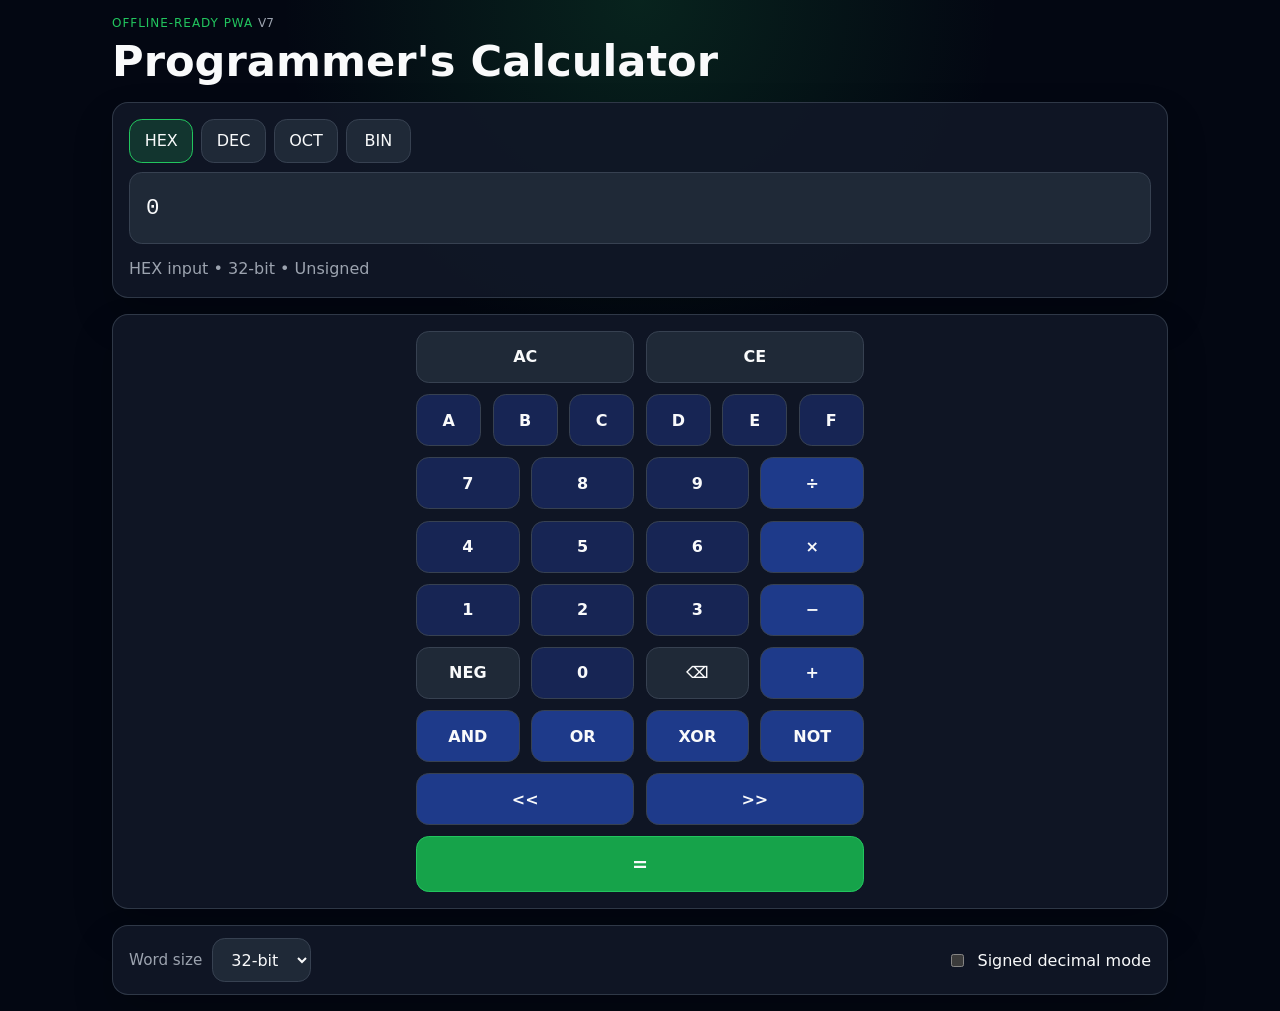
==== index.html @ f5ea53bc "Show app version in the header, unify version numbering Adds a visible "v7" badge next to the header" ====
<!DOCTYPE html>
<html lang="en">
<head>
  <meta charset="UTF-8">
  <meta name="viewport" content="width=device-width, initial-scale=1.0">
  <meta name="theme-color" content="#111827">
  <link rel="manifest" href="manifest.webmanifest">
  <link rel="icon" href="icons/icon-192.svg" type="image/svg+xml">
  <link rel="apple-touch-icon" href="icons/apple-touch-icon.png">
  <title>Programmer's Calculator</title>
  <link rel="stylesheet" href="styles.css?v=7">
</head>
<body>
  <main class="app-shell">
    <header class="app-header">
      <div>
        <p class="eyebrow">Offline-ready PWA <span class="version-tag">v7</span></p>
        <h1>Programmer's Calculator</h1>
      </div>
      <button id="install-button" class="ghost-button hidden" type="button">Install</button>
    </header>

    <section class="panel display-panel" aria-label="Value display">
      <div class="value-card">
        <div class="value-header">
          <div class="segmented" id="base-selector" role="tablist" aria-label="Select base">
            <button type="button" class="segment is-active" data-base="hex" role="tab" aria-selected="true">HEX</button>
            <button type="button" class="segment" data-base="dec" role="tab" aria-selected="false">DEC</button>
            <button type="button" class="segment" data-base="oct" role="tab" aria-selected="false">OCT</button>
            <button type="button" class="segment" data-base="bin" role="tab" aria-selected="false">BIN</button>
          </div>
        </div>
        <input id="value-display" inputmode="text" autocomplete="off" spellcheck="false" aria-label="Current value">
      </div>
      <p id="status-line" class="status-line" aria-live="polite"></p>
    </section>

    <section class="panel keypad-panel" aria-label="Calculator keypad">
      <div class="keypad-grid">
        <div class="keypad-row keypad-utilities">
          <button type="button" class="key utility" data-action="clear-all">AC</button>
          <button type="button" class="key utility" data-action="clear-entry">CE</button>
        </div>

        <div class="keypad-row keypad-hex" aria-label="Hex digit keys">
          <button type="button" class="key digit" data-digit="A">A</button>
          <button type="button" class="key digit" data-digit="B">B</button>
          <button type="button" class="key digit" data-digit="C">C</button>
          <button type="button" class="key digit" data-digit="D">D</button>
          <button type="button" class="key digit" data-digit="E">E</button>
          <button type="button" class="key digit" data-digit="F">F</button>
        </div>

        <div class="keypad-main" aria-label="Digits and basic operators">
          <button type="button" class="key digit" data-digit="7">7</button>
          <button type="button" class="key digit" data-digit="8">8</button>
          <button type="button" class="key digit" data-digit="9">9</button>
          <button type="button" class="key operator" data-op="div">÷</button>

          <button type="button" class="key digit" data-digit="4">4</button>
          <button type="button" class="key digit" data-digit="5">5</button>
          <button type="button" class="key digit" data-digit="6">6</button>
          <button type="button" class="key operator" data-op="mul">×</button>

          <button type="button" class="key digit" data-digit="1">1</button>
          <button type="button" class="key digit" data-digit="2">2</button>
          <button type="button" class="key digit" data-digit="3">3</button>
          <button type="button" class="key operator" data-op="sub">−</button>

          <button type="button" class="key utility" data-action="negate">NEG</button>
          <button type="button" class="key digit" data-digit="0">0</button>
          <button type="button" class="key utility" data-action="backspace">⌫</button>
          <button type="button" class="key operator" data-op="add">+</button>
        </div>

        <div class="keypad-row keypad-bitwise" aria-label="Bitwise operators">
          <button type="button" class="key operator" data-op="and">AND</button>
          <button type="button" class="key operator" data-op="or">OR</button>
          <button type="button" class="key operator" data-op="xor">XOR</button>
          <button type="button" class="key operator" data-action="not">NOT</button>
        </div>

        <div class="keypad-row keypad-shift" aria-label="Shift operators">
          <button type="button" class="key operator" data-op="shl">&lt;&lt;</button>
          <button type="button" class="key operator" data-op="shr">&gt;&gt;</button>
        </div>

        <button type="button" class="key equals" data-action="equals">=</button>
      </div>
    </section>

    <section class="panel controls-panel" aria-label="Calculator settings">
      <div class="control-group">
        <label class="control-label" for="word-size">Word size</label>
        <select id="word-size">
          <option value="8">8-bit</option>
          <option value="16">16-bit</option>
          <option value="32" selected>32-bit</option>
          <option value="64">64-bit</option>
        </select>
      </div>

      <label class="toggle">
        <input id="signed-mode" type="checkbox">
        <span>Signed decimal mode</span>
      </label>
    </section>
  </main>

  <script src="app.js?v=7"></script>
</body>
</html>
---- styles.css ----
:root {
  color-scheme: dark;
  --bg: #030712;
  --panel: #111827;
  --panel-alt: #1f2937;
  --border: #374151;
  --text: #f9fafb;
  --muted: #9ca3af;
  --accent: #22c55e;
  --accent-strong: #16a34a;
  --danger: #f87171;
  font-family: Inter, system-ui, -apple-system, BlinkMacSystemFont, "Segoe UI", sans-serif;
}

* {
  box-sizing: border-box;
}

body {
  margin: 0;
  min-height: 100vh;
  background:
    radial-gradient(circle at top, rgba(34, 197, 94, 0.15), transparent 30%),
    var(--bg);
  color: var(--text);
}

button,
input,
select {
  font: inherit;
}

.app-shell {
  width: min(100%, 68rem);
  margin: 0 auto;
  padding: 1rem;
}

.app-header {
  display: flex;
  align-items: start;
  justify-content: space-between;
  gap: 1rem;
  margin-bottom: 1rem;
}

.eyebrow {
  margin: 0 0 0.35rem;
  color: var(--accent);
  text-transform: uppercase;
  letter-spacing: 0.08em;
  font-size: 0.75rem;
}

.version-tag {
  color: var(--muted);
  letter-spacing: normal;
}

h1 {
  margin: 0;
  font-size: clamp(1.8rem, 4vw, 2.7rem);
}

.panel {
  background: rgba(17, 24, 39, 0.9);
  border: 1px solid rgba(55, 65, 81, 0.8);
  border-radius: 1rem;
  padding: 1rem;
  box-shadow: 0 20px 40px rgba(0, 0, 0, 0.2);
}

.controls-panel {
  display: flex;
  flex-wrap: wrap;
  align-items: center;
  justify-content: space-between;
  gap: 0.75rem 1.5rem;
  margin-top: 1rem;
  padding: 0.75rem 1rem;
}

.control-group {
  display: flex;
  align-items: center;
  gap: 0.6rem;
}

.control-label {
  color: var(--muted);
  font-size: 0.95rem;
}

.segmented {
  display: inline-grid;
  grid-template-columns: repeat(4, minmax(0, 1fr));
  gap: 0.5rem;
}

.segment,
.ghost-button,
.key,
select,
.value-card input {
  border: 1px solid var(--border);
  border-radius: 0.8rem;
  background: var(--panel-alt);
  color: var(--text);
}

.segment,
.ghost-button,
.key {
  cursor: pointer;
  touch-action: manipulation;
  -webkit-tap-highlight-color: transparent;
}

.segment,
.ghost-button,
select {
  min-height: 2.75rem;
  padding: 0.65rem 0.9rem;
}

.segment.is-active {
  border-color: var(--accent);
  background: rgba(34, 197, 94, 0.18);
}

.toggle {
  display: flex;
  align-items: center;
  gap: 0.65rem;
}

.display-panel {
  margin-bottom: 1rem;
}

.value-card {
  display: grid;
  gap: 0.6rem;
}

.value-header {
  display: flex;
  justify-content: flex-start;
}

.value-card input {
  width: 100%;
  min-height: 4.5rem;
  padding: 0.8rem 1rem;
  font-family: "JetBrains Mono", "Fira Code", monospace;
  font-size: 1.4rem;
  overflow-x: auto;
}

.value-card input:focus,
select:focus,
.segment:focus-visible,
.ghost-button:focus-visible,
.key:focus-visible {
  outline: 2px solid rgba(34, 197, 94, 0.45);
  outline-offset: 2px;
}

.status-line {
  margin: 0.9rem 0 0;
  min-height: 1.4rem;
  color: var(--muted);
}

.status-line.is-error {
  color: var(--danger);
}

.keypad-grid {
  display: grid;
  gap: 0.7rem;
  max-width: 28rem;
  margin: 0 auto;
}

.keypad-row,
.keypad-main {
  display: grid;
  gap: 0.7rem;
}

.keypad-utilities {
  grid-template-columns: repeat(2, minmax(0, 1fr));
}

.keypad-hex {
  grid-template-columns: repeat(6, minmax(0, 1fr));
}

.keypad-main {
  grid-template-columns: repeat(4, minmax(0, 1fr));
}

.keypad-bitwise {
  grid-template-columns: repeat(4, minmax(0, 1fr));
}

.keypad-shift {
  grid-template-columns: repeat(2, minmax(0, 1fr));
}

.key {
  min-height: 3.25rem;
  padding: 0.9rem;
  font-weight: 600;
}

.digit {
  background: #172554;
}

.operator {
  background: #1e3a8a;
}

.utility,
.ghost-button {
  background: #1f2937;
}

.key.equals {
  width: 100%;
  min-height: 3.5rem;
  font-size: 1.2rem;
  background: var(--accent-strong);
  border-color: var(--accent);
}

.key:hover,
.segment:hover,
.ghost-button:hover {
  border-color: #6b7280;
}

.key:disabled {
  opacity: 0.38;
  cursor: not-allowed;
}

.hidden {
  display: none;
}
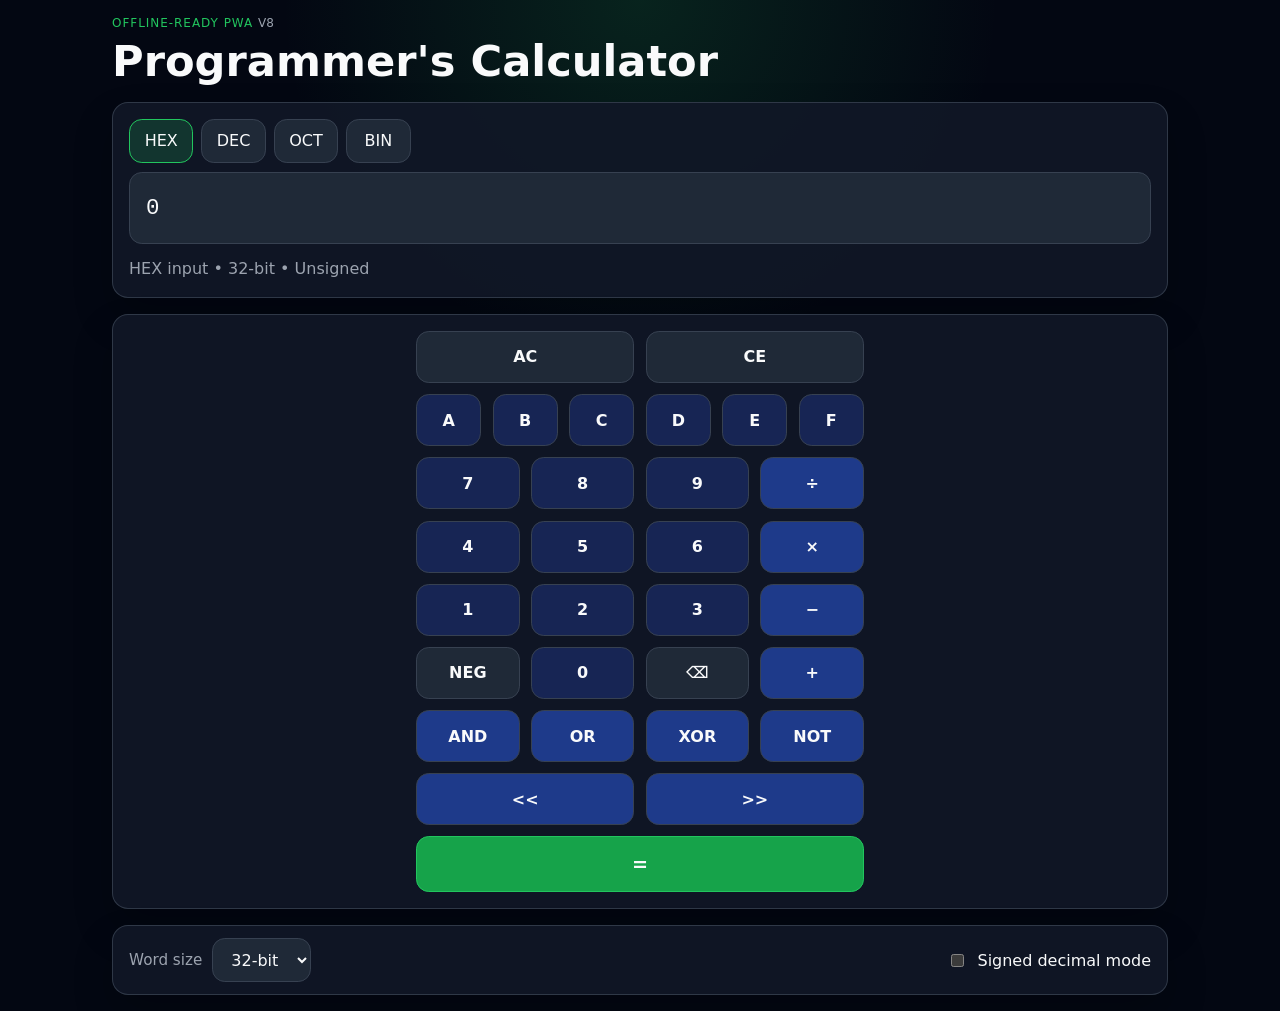
==== commit e7c6f5be: "Respond to keypad taps on pointerdown instead of click Even with touch-action: manipulation, iOS Saf" ====
--- a/index.html
+++ b/index.html
@@ -8,13 +8,13 @@
   <link rel="icon" href="icons/icon-192.svg" type="image/svg+xml">
   <link rel="apple-touch-icon" href="icons/apple-touch-icon.png">
   <title>Programmer's Calculator</title>
-  <link rel="stylesheet" href="styles.css?v=7">
+  <link rel="stylesheet" href="styles.css?v=8">
 </head>
 <body>
   <main class="app-shell">
     <header class="app-header">
       <div>
-        <p class="eyebrow">Offline-ready PWA <span class="version-tag">v7</span></p>
+        <p class="eyebrow">Offline-ready PWA <span class="version-tag">v8</span></p>
         <h1>Programmer's Calculator</h1>
       </div>
       <button id="install-button" class="ghost-button hidden" type="button">Install</button>
@@ -107,6 +107,6 @@
     </section>
   </main>
 
-  <script src="app.js?v=7"></script>
+  <script src="app.js?v=8"></script>
 </body>
 </html>
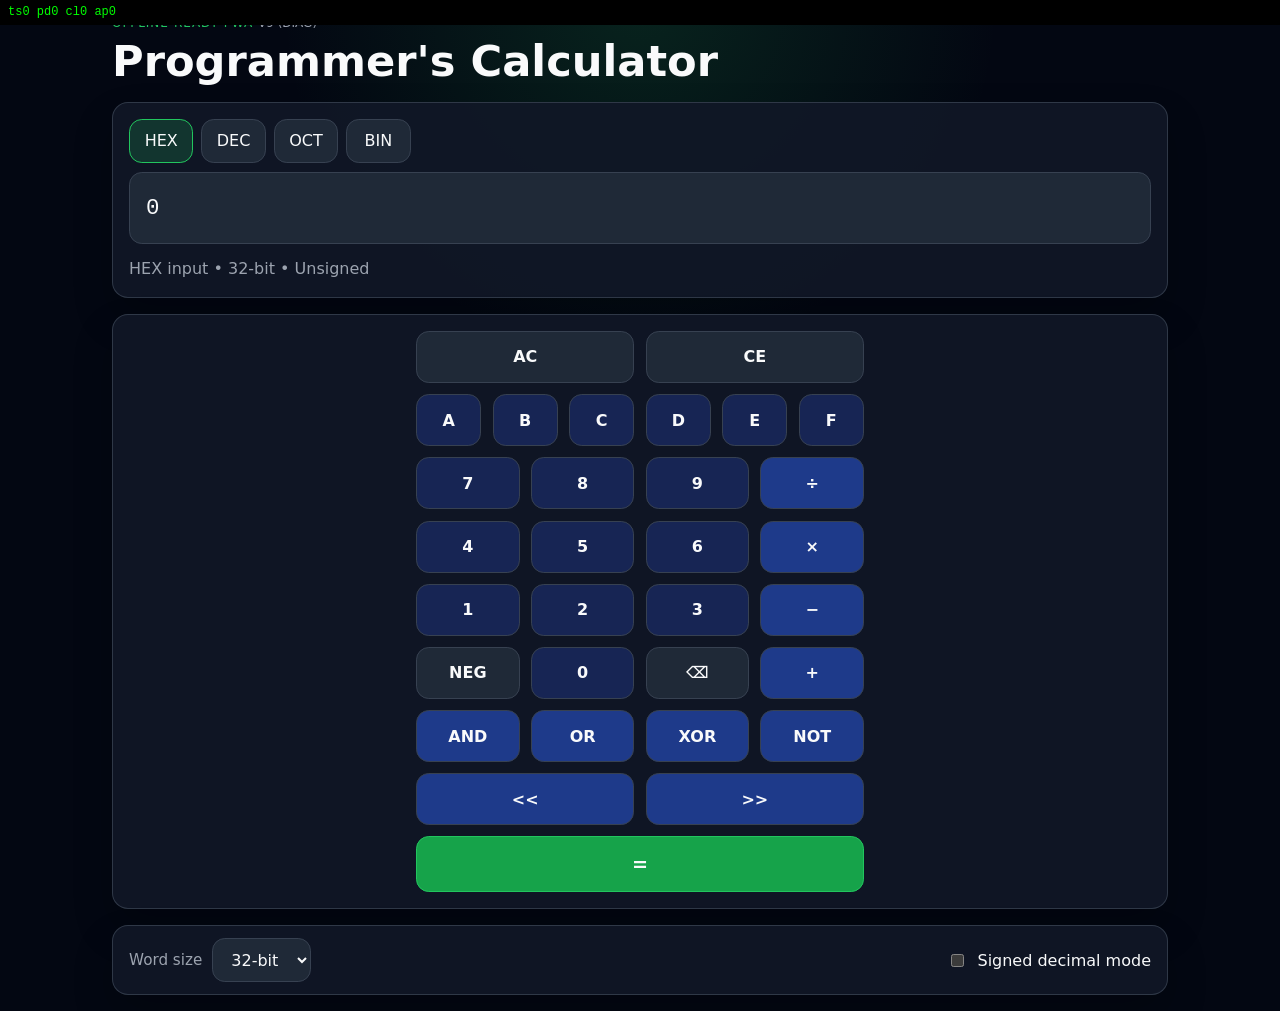
==== commit 85bc29c7: "Add temporary on-screen diagnostics for iOS rapid-tap issue Overlay bar counts touchstart/pointerdow" ====
--- a/index.html
+++ b/index.html
@@ -8,13 +8,13 @@
   <link rel="icon" href="icons/icon-192.svg" type="image/svg+xml">
   <link rel="apple-touch-icon" href="icons/apple-touch-icon.png">
   <title>Programmer's Calculator</title>
-  <link rel="stylesheet" href="styles.css?v=8">
+  <link rel="stylesheet" href="styles.css?v=9">
 </head>
 <body>
   <main class="app-shell">
     <header class="app-header">
       <div>
-        <p class="eyebrow">Offline-ready PWA <span class="version-tag">v8</span></p>
+        <p class="eyebrow">Offline-ready PWA <span class="version-tag">v9 (diag)</span></p>
         <h1>Programmer's Calculator</h1>
       </div>
       <button id="install-button" class="ghost-button hidden" type="button">Install</button>
@@ -107,6 +107,6 @@
     </section>
   </main>
 
-  <script src="app.js?v=8"></script>
+  <script src="app.js?v=9"></script>
 </body>
 </html>
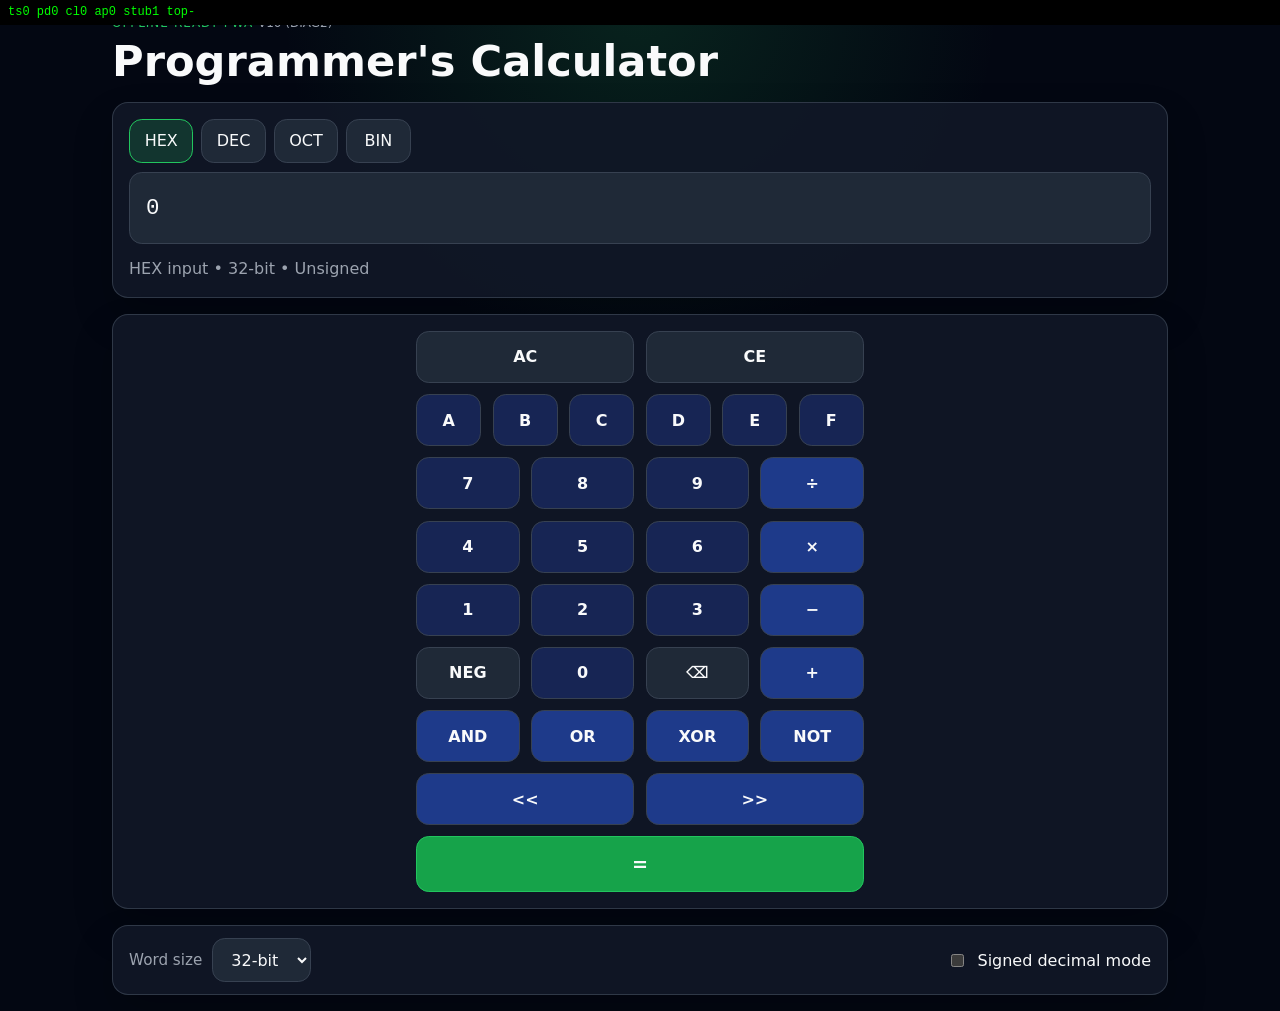
==== commit 9fa2b433: "Extend diagnostics: stub appendDigit and track keypad layout shift Native Calculator handles rapid t" ====
--- a/index.html
+++ b/index.html
@@ -8,13 +8,13 @@
   <link rel="icon" href="icons/icon-192.svg" type="image/svg+xml">
   <link rel="apple-touch-icon" href="icons/apple-touch-icon.png">
   <title>Programmer's Calculator</title>
-  <link rel="stylesheet" href="styles.css?v=9">
+  <link rel="stylesheet" href="styles.css?v=10">
 </head>
 <body>
   <main class="app-shell">
     <header class="app-header">
       <div>
-        <p class="eyebrow">Offline-ready PWA <span class="version-tag">v9 (diag)</span></p>
+        <p class="eyebrow">Offline-ready PWA <span class="version-tag">v10 (diag2)</span></p>
         <h1>Programmer's Calculator</h1>
       </div>
       <button id="install-button" class="ghost-button hidden" type="button">Install</button>
@@ -107,6 +107,6 @@
     </section>
   </main>
 
-  <script src="app.js?v=9"></script>
+  <script src="app.js?v=10"></script>
 </body>
 </html>
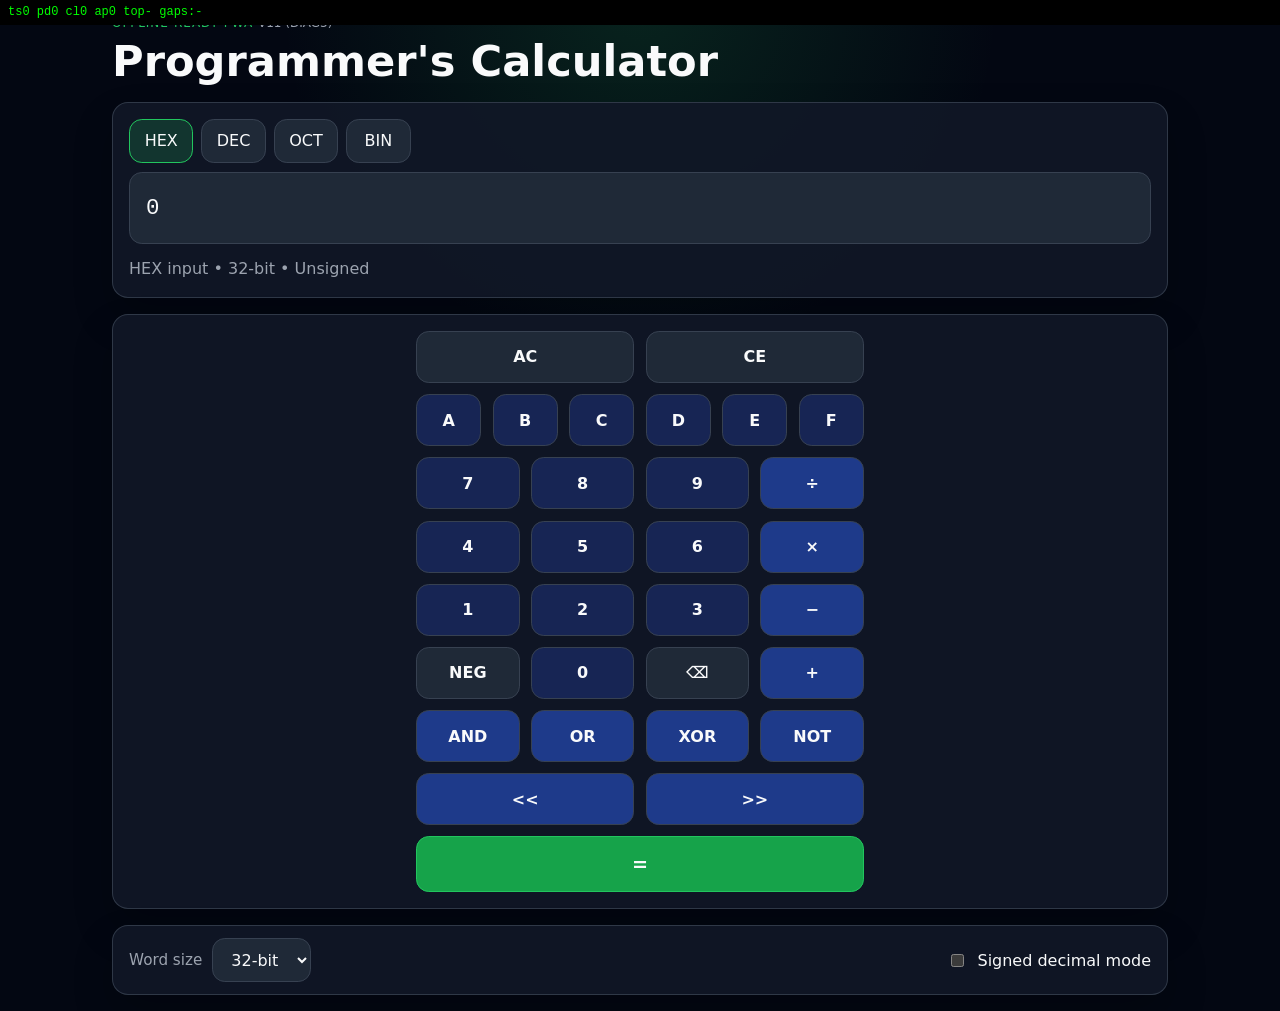
==== commit 5ac14755: "Un-stub appendDigit and add gap-timing stats to the main diag build The stub reading (ts5 pd5 cl5 ap" ====
--- a/index.html
+++ b/index.html
@@ -8,13 +8,13 @@
   <link rel="icon" href="icons/icon-192.svg" type="image/svg+xml">
   <link rel="apple-touch-icon" href="icons/apple-touch-icon.png">
   <title>Programmer's Calculator</title>
-  <link rel="stylesheet" href="styles.css?v=10">
+  <link rel="stylesheet" href="styles.css?v=11">
 </head>
 <body>
   <main class="app-shell">
     <header class="app-header">
       <div>
-        <p class="eyebrow">Offline-ready PWA <span class="version-tag">v10 (diag2)</span></p>
+        <p class="eyebrow">Offline-ready PWA <span class="version-tag">v11 (diag3)</span></p>
         <h1>Programmer's Calculator</h1>
       </div>
       <button id="install-button" class="ghost-button hidden" type="button">Install</button>
@@ -107,6 +107,6 @@
     </section>
   </main>
 
-  <script src="app.js?v=10"></script>
+  <script src="app.js?v=11"></script>
 </body>
 </html>
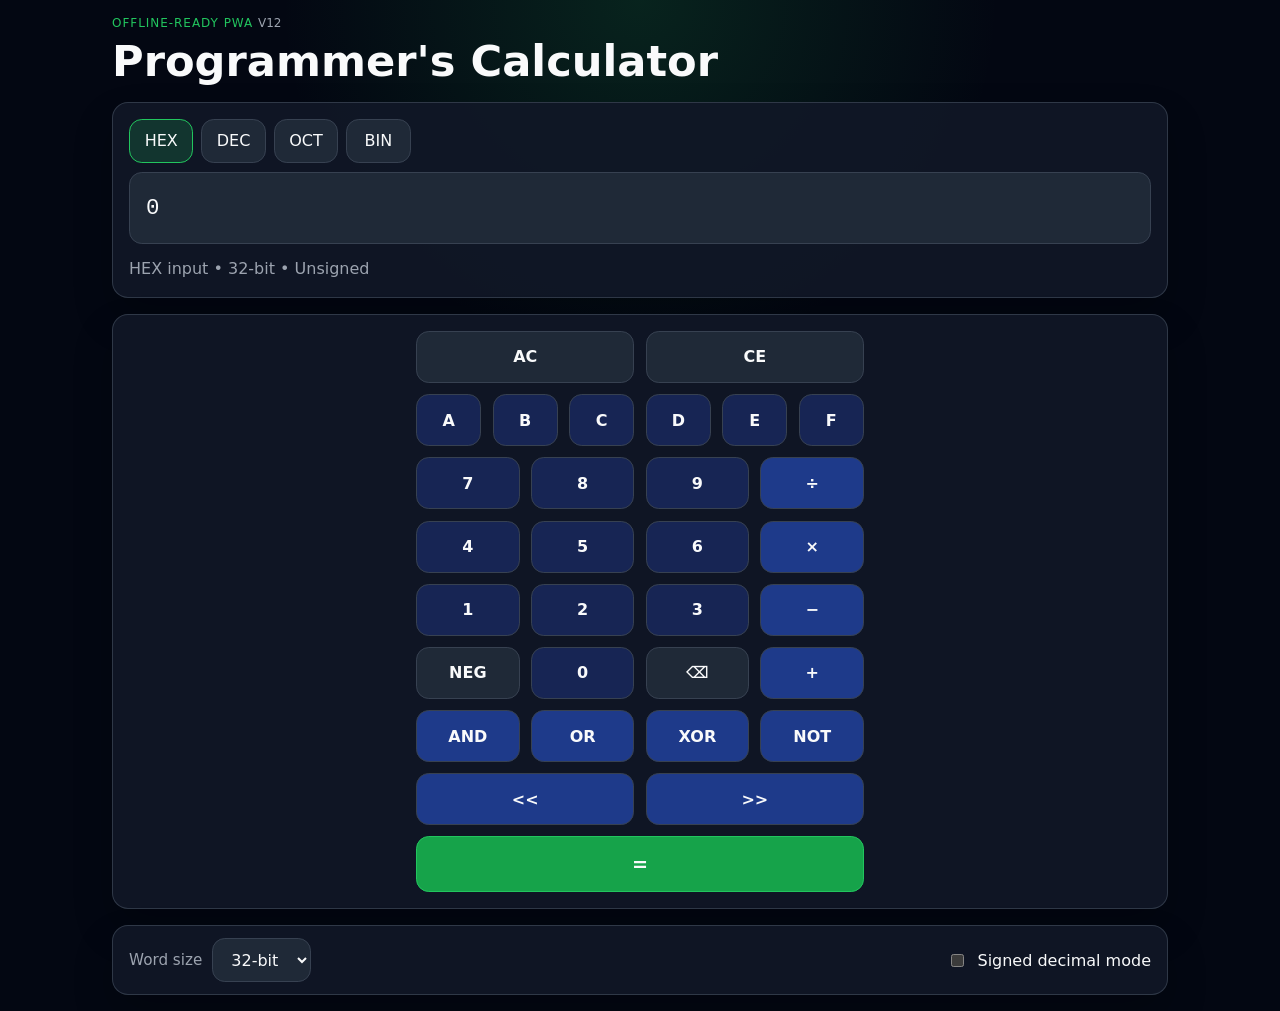
==== commit f285490d: "Let the display's keyboard drive full expressions; remove tap diagnostics Mobile Safari genuinely fa" ====
--- a/index.html
+++ b/index.html
@@ -8,13 +8,13 @@
   <link rel="icon" href="icons/icon-192.svg" type="image/svg+xml">
   <link rel="apple-touch-icon" href="icons/apple-touch-icon.png">
   <title>Programmer's Calculator</title>
-  <link rel="stylesheet" href="styles.css?v=11">
+  <link rel="stylesheet" href="styles.css?v=12">
 </head>
 <body>
   <main class="app-shell">
     <header class="app-header">
       <div>
-        <p class="eyebrow">Offline-ready PWA <span class="version-tag">v11 (diag3)</span></p>
+        <p class="eyebrow">Offline-ready PWA <span class="version-tag">v12</span></p>
         <h1>Programmer's Calculator</h1>
       </div>
       <button id="install-button" class="ghost-button hidden" type="button">Install</button>
@@ -107,6 +107,6 @@
     </section>
   </main>
 
-  <script src="app.js?v=11"></script>
+  <script src="app.js?v=12"></script>
 </body>
 </html>
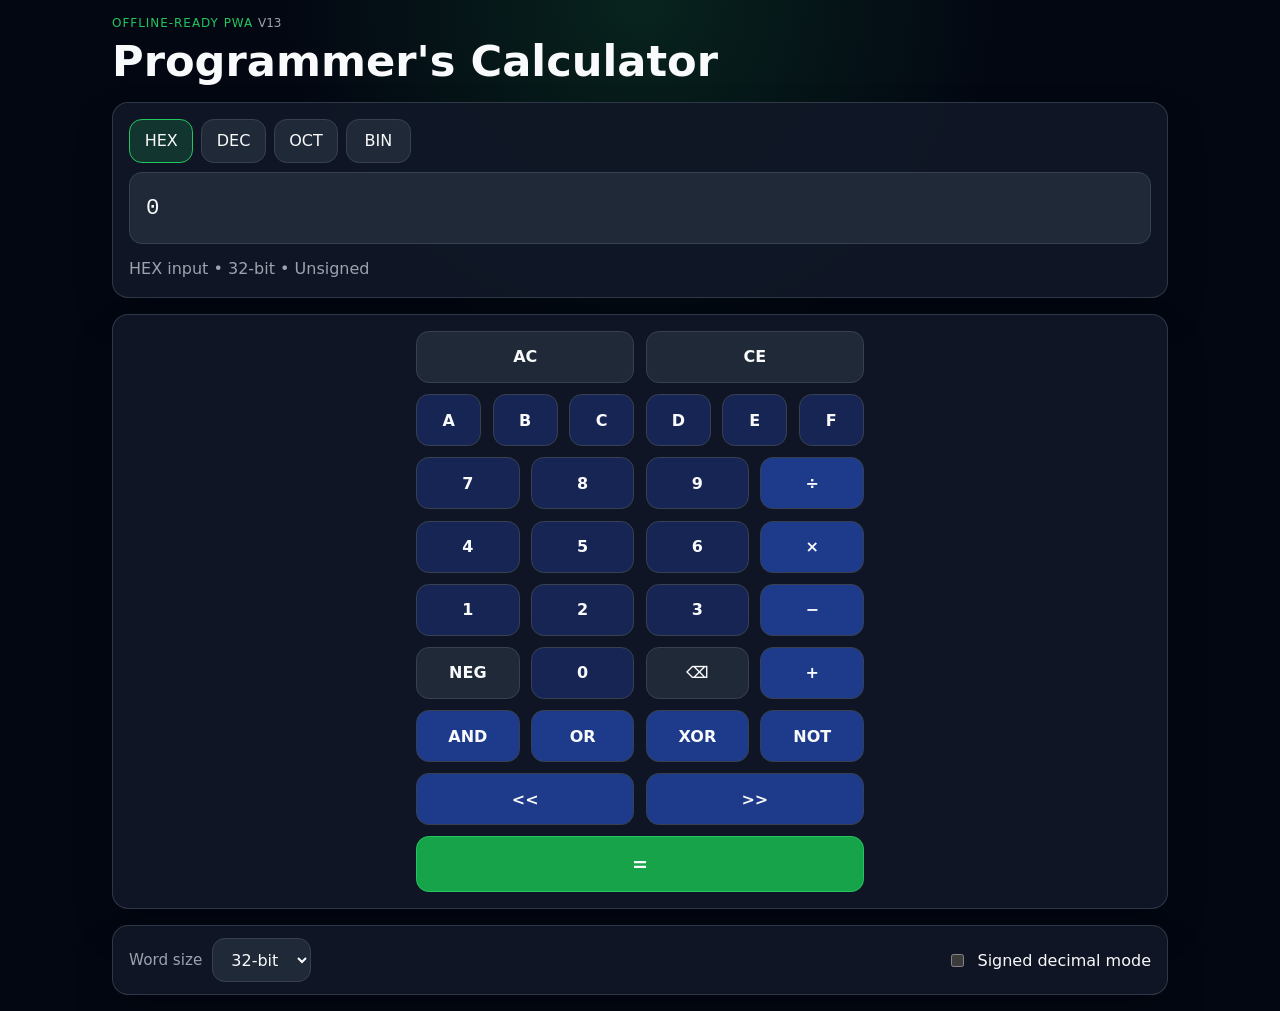
==== commit beb8d456: "Show numeric keypad on the display for non-hex bases" ====
--- a/index.html
+++ b/index.html
@@ -8,13 +8,13 @@
   <link rel="icon" href="icons/icon-192.svg" type="image/svg+xml">
   <link rel="apple-touch-icon" href="icons/apple-touch-icon.png">
   <title>Programmer's Calculator</title>
-  <link rel="stylesheet" href="styles.css?v=12">
+  <link rel="stylesheet" href="styles.css?v=13">
 </head>
 <body>
   <main class="app-shell">
     <header class="app-header">
       <div>
-        <p class="eyebrow">Offline-ready PWA <span class="version-tag">v12</span></p>
+        <p class="eyebrow">Offline-ready PWA <span class="version-tag">v13</span></p>
         <h1>Programmer's Calculator</h1>
       </div>
       <button id="install-button" class="ghost-button hidden" type="button">Install</button>
@@ -107,6 +107,6 @@
     </section>
   </main>
 
-  <script src="app.js?v=12"></script>
+  <script src="app.js?v=13"></script>
 </body>
 </html>
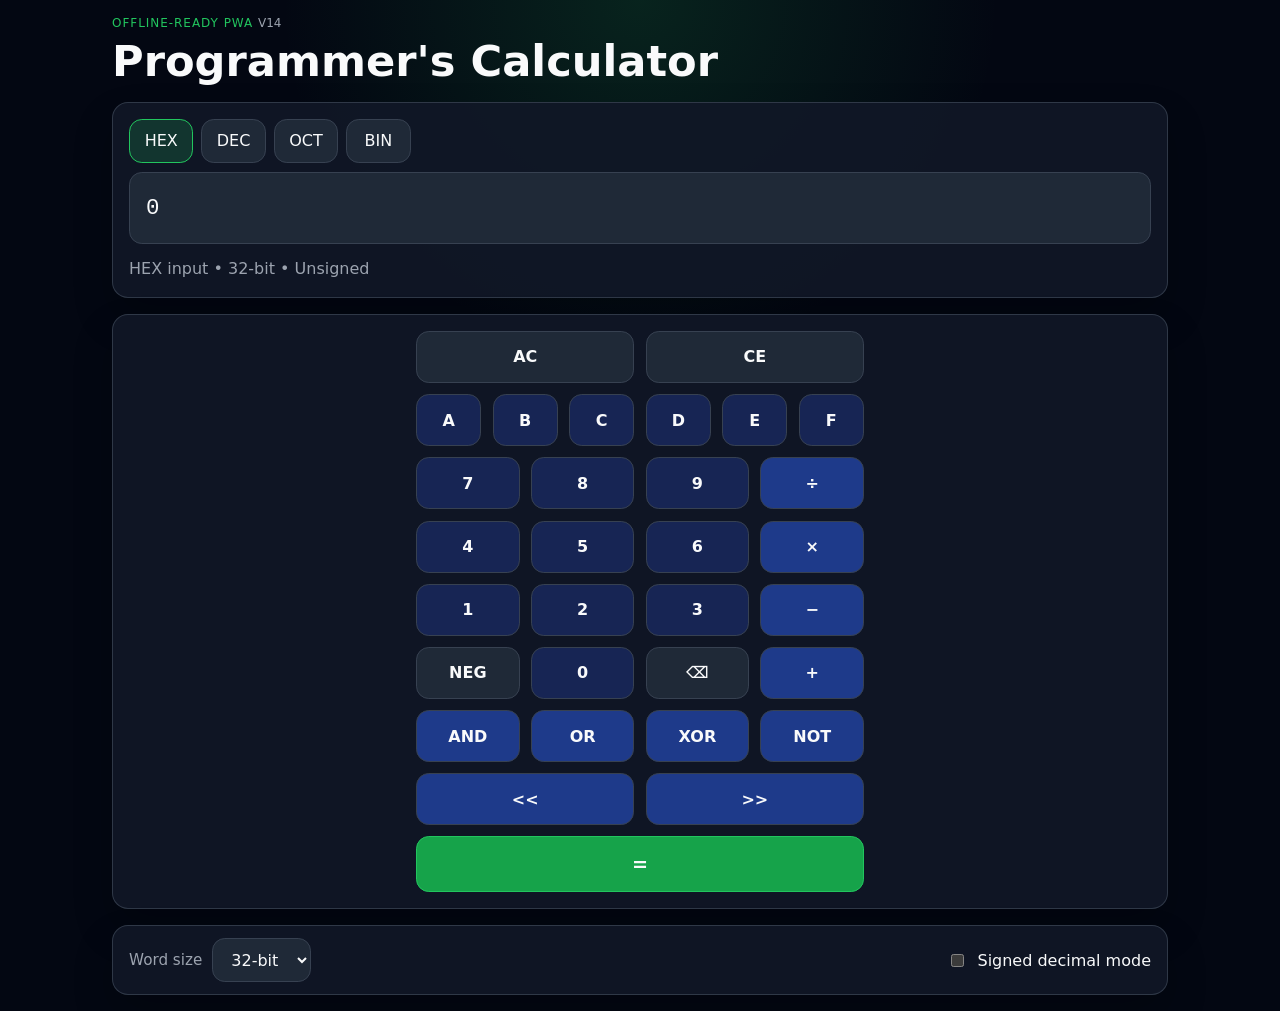
==== commit 327f8359: "Revert keyboard-driven operator entry and numeric-keypad inputmode Kept the diagnostics removal from" ====
--- a/index.html
+++ b/index.html
@@ -8,13 +8,13 @@
   <link rel="icon" href="icons/icon-192.svg" type="image/svg+xml">
   <link rel="apple-touch-icon" href="icons/apple-touch-icon.png">
   <title>Programmer's Calculator</title>
-  <link rel="stylesheet" href="styles.css?v=13">
+  <link rel="stylesheet" href="styles.css?v=14">
 </head>
 <body>
   <main class="app-shell">
     <header class="app-header">
       <div>
-        <p class="eyebrow">Offline-ready PWA <span class="version-tag">v13</span></p>
+        <p class="eyebrow">Offline-ready PWA <span class="version-tag">v14</span></p>
         <h1>Programmer's Calculator</h1>
       </div>
       <button id="install-button" class="ghost-button hidden" type="button">Install</button>
@@ -107,6 +107,6 @@
     </section>
   </main>
 
-  <script src="app.js?v=13"></script>
+  <script src="app.js?v=14"></script>
 </body>
 </html>
